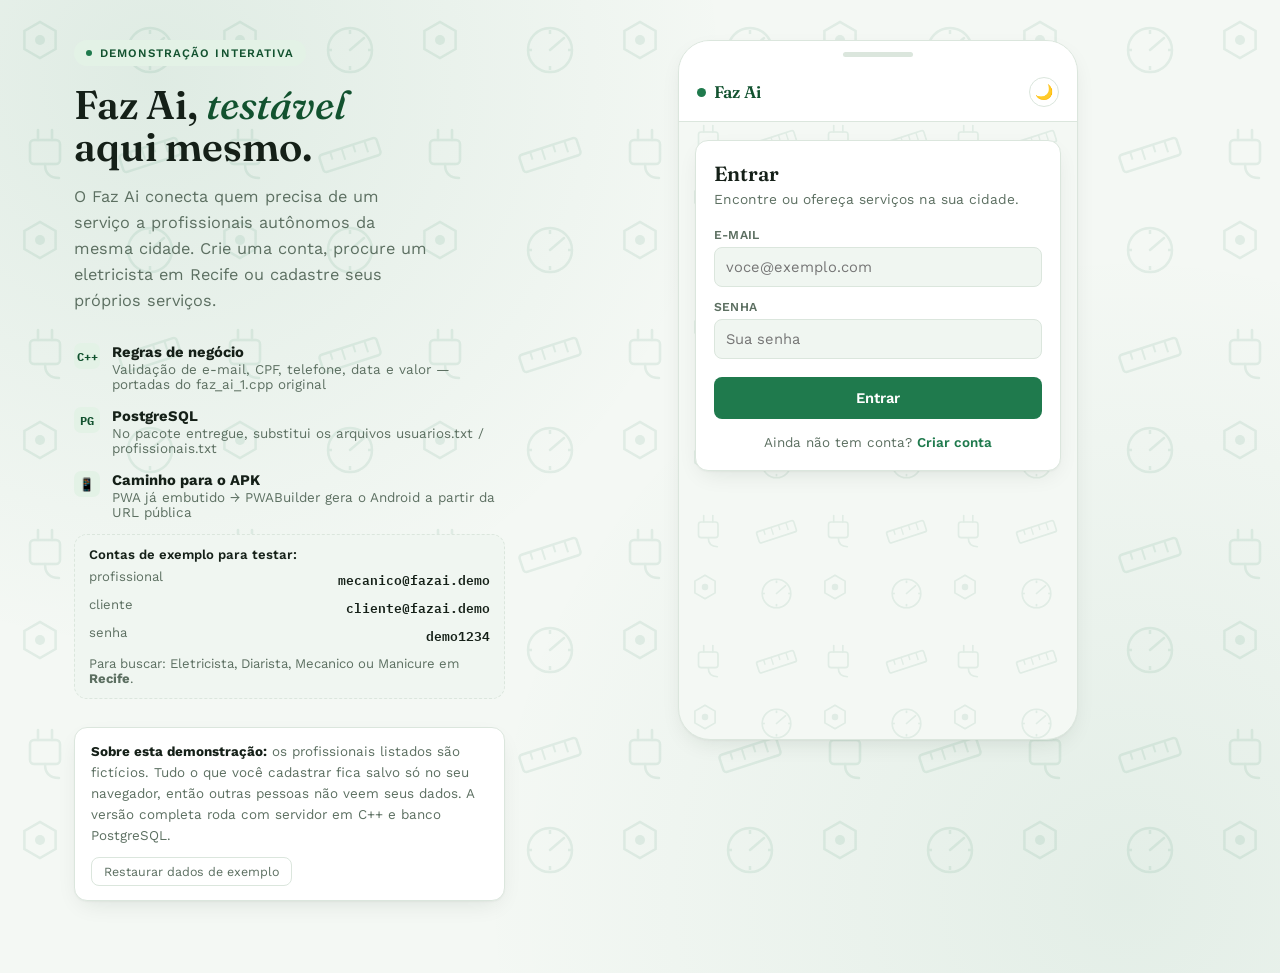
==== docs/index.html @ 23c32bc6 "inclusão demo do projeto" ====
<!doctype html>
<html lang="pt-BR">
<head>
<meta charset="utf-8">
<meta name="viewport" content="width=device-width, initial-scale=1">
<title>Faz Ai</title>
<link rel="preconnect" href="https://fonts.googleapis.com">
<link rel="preconnect" href="https://fonts.gstatic.com" crossorigin>
<link rel="stylesheet" href="https://fonts.googleapis.com/css2?family=Fraunces:ital,opsz,wght@0,9..144,400;0,9..144,600;0,9..144,700;1,9..144,500&family=Work+Sans:wght@400;500;600;700&family=IBM+Plex+Mono:wght@500;600&display=swap">
<style>
:root{
  --bg:#f4f8f4;
  --bg-deep:#e9f1ea;
  --surface:#ffffff;
  --surface-2:#f0f6f1;
  --text:#152018;
  --text-muted:#5c6f61;
  --border:#dbe6dd;
  --accent:#1f7a4d;
  --accent-strong:#12522f;
  --accent-soft:#e3f2e6;
  --danger:#b1402c;
  --danger-soft:#fbebe6;
  --shadow: 0 1px 2px rgba(20,40,25,.04), 0 8px 24px -8px rgba(20,40,25,.12);
  --radius-l:20px;
  --radius-m:13px;
  --radius-s:8px;
  --pattern-opacity:.09;
}
@media (prefers-color-scheme: dark){
  :root:not([data-theme="light"]){
    color-scheme:dark;
    --bg:#0e1712;
    --bg-deep:#0a120e;
    --surface:#16221b;
    --surface-2:#1c2a21;
    --text:#eaf3ec;
    --text-muted:#8fa596;
    --border:#2a3a2f;
    --accent:#4fbf87;
    --accent-strong:#7fd9a8;
    --accent-soft:#1d3226;
    --danger:#e58876;
    --danger-soft:#33201c;
    --shadow: 0 1px 2px rgba(0,0,0,.3), 0 10px 30px -10px rgba(0,0,0,.5);
    --pattern-opacity:.16;
  }
}
:root[data-theme="dark"]{
  color-scheme:dark;
  --bg:#0e1712;
  --bg-deep:#0a120e;
  --surface:#16221b;
  --surface-2:#1c2a21;
  --text:#eaf3ec;
  --text-muted:#8fa596;
  --border:#2a3a2f;
  --accent:#4fbf87;
  --accent-strong:#7fd9a8;
  --accent-soft:#1d3226;
  --danger:#e58876;
  --danger-soft:#33201c;
  --shadow: 0 1px 2px rgba(0,0,0,.3), 0 10px 30px -10px rgba(0,0,0,.5);
  --pattern-opacity:.16;
}

*{box-sizing:border-box}
body{
  position:relative;
  margin:0;
  background:
    radial-gradient(circle at 12% 8%, color-mix(in srgb, var(--accent) 10%, transparent), transparent 40%),
    radial-gradient(circle at 88% 92%, color-mix(in srgb, var(--accent) 8%, transparent), transparent 45%),
    var(--bg);
  color:var(--text);
  font-family:'Work Sans', system-ui, sans-serif;
  min-height:100%;
}
/* Textura de fundo com ícones de ferramentas (chave, plugue, manômetro, trena) —
   remete ao universo de serviços/manutenção do app. Usa mask (não background-image)
   para herdar a cor de acento do tema automaticamente, claro ou escuro. */
body::before{
  content:"";
  position:fixed;
  inset:0;
  z-index:0;
  pointer-events:none;
  background-color:var(--accent);
  opacity:var(--pattern-opacity);
  -webkit-mask-image:url("data:image/svg+xml,%3Csvg xmlns='http://www.w3.org/2000/svg' width='200' height='200' viewBox='0 0 200 200'%3E%3Cpolygon points='55.6,49 40,58 24.4,49 24.4,31 40,22 55.6,31' fill='none' stroke='black' stroke-width='2.5'/%3E%3Ccircle cx='40' cy='40' r='5' fill='black'/%3E%3Ccircle cx='150' cy='50' r='22' fill='none' stroke='black' stroke-width='2.5'/%3E%3Cline x1='150' y1='50' x2='164' y2='38' stroke='black' stroke-width='2.5' stroke-linecap='round'/%3E%3Cline x1='150' y1='30' x2='150' y2='34' stroke='black' stroke-width='2.5'/%3E%3Cline x1='172' y1='50' x2='168' y2='50' stroke='black' stroke-width='2.5'/%3E%3Cline x1='150' y1='70' x2='150' y2='66' stroke='black' stroke-width='2.5'/%3E%3Cline x1='128' y1='50' x2='132' y2='50' stroke='black' stroke-width='2.5'/%3E%3Crect x='30' y='140' width='30' height='24' rx='4' fill='none' stroke='black' stroke-width='2.5'/%3E%3Cline x1='38' y1='140' x2='38' y2='130' stroke='black' stroke-width='2.5' stroke-linecap='round'/%3E%3Cline x1='52' y1='140' x2='52' y2='130' stroke='black' stroke-width='2.5' stroke-linecap='round'/%3E%3Cpath d='M45 164 q0 14 14 14' fill='none' stroke='black' stroke-width='2.5' stroke-linecap='round'/%3E%3Cg transform='rotate(-18 150 155)'%3E%3Crect x='120' y='146' width='60' height='18' rx='3' fill='none' stroke='black' stroke-width='2.5'/%3E%3Cline x1='132' y1='146' x2='132' y2='154' stroke='black' stroke-width='2'/%3E%3Cline x1='144' y1='146' x2='144' y2='158' stroke='black' stroke-width='2'/%3E%3Cline x1='156' y1='146' x2='156' y2='154' stroke='black' stroke-width='2'/%3E%3Cline x1='168' y1='146' x2='168' y2='158' stroke='black' stroke-width='2'/%3E%3C/g%3E%3C/svg%3E");
  mask-image:url("data:image/svg+xml,%3Csvg xmlns='http://www.w3.org/2000/svg' width='200' height='200' viewBox='0 0 200 200'%3E%3Cpolygon points='55.6,49 40,58 24.4,49 24.4,31 40,22 55.6,31' fill='none' stroke='black' stroke-width='2.5'/%3E%3Ccircle cx='40' cy='40' r='5' fill='black'/%3E%3Ccircle cx='150' cy='50' r='22' fill='none' stroke='black' stroke-width='2.5'/%3E%3Cline x1='150' y1='50' x2='164' y2='38' stroke='black' stroke-width='2.5' stroke-linecap='round'/%3E%3Cline x1='150' y1='30' x2='150' y2='34' stroke='black' stroke-width='2.5'/%3E%3Cline x1='172' y1='50' x2='168' y2='50' stroke='black' stroke-width='2.5'/%3E%3Cline x1='150' y1='70' x2='150' y2='66' stroke='black' stroke-width='2.5'/%3E%3Cline x1='128' y1='50' x2='132' y2='50' stroke='black' stroke-width='2.5'/%3E%3Crect x='30' y='140' width='30' height='24' rx='4' fill='none' stroke='black' stroke-width='2.5'/%3E%3Cline x1='38' y1='140' x2='38' y2='130' stroke='black' stroke-width='2.5' stroke-linecap='round'/%3E%3Cline x1='52' y1='140' x2='52' y2='130' stroke='black' stroke-width='2.5' stroke-linecap='round'/%3E%3Cpath d='M45 164 q0 14 14 14' fill='none' stroke='black' stroke-width='2.5' stroke-linecap='round'/%3E%3Cg transform='rotate(-18 150 155)'%3E%3Crect x='120' y='146' width='60' height='18' rx='3' fill='none' stroke='black' stroke-width='2.5'/%3E%3Cline x1='132' y1='146' x2='132' y2='154' stroke='black' stroke-width='2'/%3E%3Cline x1='144' y1='146' x2='144' y2='158' stroke='black' stroke-width='2'/%3E%3Cline x1='156' y1='146' x2='156' y2='154' stroke='black' stroke-width='2'/%3E%3Cline x1='168' y1='146' x2='168' y2='158' stroke='black' stroke-width='2'/%3E%3C/g%3E%3C/svg%3E");
  -webkit-mask-repeat:repeat;
  mask-repeat:repeat;
  -webkit-mask-size:200px 200px;
  mask-size:200px 200px;
}
h1,h2,h3{ font-family:'Fraunces', Georgia, serif; text-wrap:balance; margin:0; }
.mono, input, select, textarea, .valor, .telefone-link { font-family:'Work Sans', system-ui, sans-serif; }
.num, .mono-num { font-family:'IBM Plex Mono', monospace; font-variant-numeric: tabular-nums; }

.stage{
  position:relative;
  z-index:1;
  max-width:1180px;
  margin:0 auto;
  padding:40px 24px 72px;
  display:grid;
  grid-template-columns: 1.05fr 1.6fr;
  gap:44px;
  align-items:start;
}
@media (max-width: 900px){
  .stage{ grid-template-columns: 1fr; padding:24px 16px 56px; gap:28px; }
}

/* ---------- coluna esquerda: intro ---------- */
.intro{ position:sticky; top:24px; }
.eyebrow{
  display:inline-flex; align-items:center; gap:8px;
  font-size:.72rem; font-weight:600; letter-spacing:.09em; text-transform:uppercase;
  color:var(--accent-strong); background:var(--accent-soft);
  padding:6px 12px; border-radius:100px; margin-bottom:18px;
}
.eyebrow .pt{width:6px;height:6px;border-radius:50%;background:var(--accent)}
.intro h1{ font-size:2.5rem; line-height:1.05; font-weight:600; color:var(--text); }
.intro h1 em{ font-style:italic; font-weight:500; color:var(--accent-strong); }
.intro p.lede{ color:var(--text-muted); font-size:1.02rem; line-height:1.6; margin:16px 0 0; max-width:36ch; }

.stack-lista{ margin-top:28px; display:flex; flex-direction:column; gap:14px; }
.stack-item{ display:flex; gap:12px; align-items:flex-start; }
.stack-item .marca{
  width:26px; height:26px; border-radius:7px; background:var(--accent-soft); color:var(--accent-strong);
  display:flex; align-items:center; justify-content:center; font-size:.78rem; font-weight:700; flex:none; margin-top:1px;
  font-family:'IBM Plex Mono', monospace;
}
.stack-item .txt b{ font-size:.92rem; }
.stack-item .txt span{ display:block; font-size:.84rem; color:var(--text-muted); margin-top:1px; }

.aviso{
  margin-top:28px; padding:14px 16px; border-radius:var(--radius-m);
  background:var(--surface); border:1px solid var(--border); box-shadow:var(--shadow);
  font-size:.84rem; color:var(--text-muted); line-height:1.55;
}
.aviso b{ color:var(--text); }

.credenciais{
  margin-top:14px; padding:12px 14px; border-radius:var(--radius-m);
  background:var(--surface-2); border:1px dashed var(--border);
  font-size:.82rem; color:var(--text-muted);
}
.credenciais .linha{ display:flex; justify-content:space-between; padding:3px 0; }
.credenciais .linha b{ color:var(--text); font-family:'IBM Plex Mono',monospace; font-weight:600; font-size:.8rem; }

/* ---------- coluna direita: telefone ---------- */
.telefone-wrap{ display:flex; justify-content:center; }
.telefone{
  position:relative;
  isolation:isolate;
  width:100%; max-width:400px;
  background:var(--bg);
  border-radius:32px;
  border:1px solid var(--border);
  box-shadow: var(--shadow);
  overflow:hidden;
  min-height:700px;
  display:flex; flex-direction:column;
}
/* Mesma textura de ferramentas do fundo da página, só que numa escala menor
   e mais visível, para dar personalidade à "tela" do telefone. Fica atrás
   de tudo (z-index negativo) — os cartões brancos/escuros ficam por cima. */
.telefone::before{
  content:"";
  position:absolute;
  inset:0;
  z-index:-1;
  pointer-events:none;
  background-color:var(--accent);
  opacity:var(--pattern-opacity);
  -webkit-mask-image:url("data:image/svg+xml,%3Csvg xmlns='http://www.w3.org/2000/svg' width='200' height='200' viewBox='0 0 200 200'%3E%3Cpolygon points='55.6,49 40,58 24.4,49 24.4,31 40,22 55.6,31' fill='none' stroke='black' stroke-width='2.5'/%3E%3Ccircle cx='40' cy='40' r='5' fill='black'/%3E%3Ccircle cx='150' cy='50' r='22' fill='none' stroke='black' stroke-width='2.5'/%3E%3Cline x1='150' y1='50' x2='164' y2='38' stroke='black' stroke-width='2.5' stroke-linecap='round'/%3E%3Cline x1='150' y1='30' x2='150' y2='34' stroke='black' stroke-width='2.5'/%3E%3Cline x1='172' y1='50' x2='168' y2='50' stroke='black' stroke-width='2.5'/%3E%3Cline x1='150' y1='70' x2='150' y2='66' stroke='black' stroke-width='2.5'/%3E%3Cline x1='128' y1='50' x2='132' y2='50' stroke='black' stroke-width='2.5'/%3E%3Crect x='30' y='140' width='30' height='24' rx='4' fill='none' stroke='black' stroke-width='2.5'/%3E%3Cline x1='38' y1='140' x2='38' y2='130' stroke='black' stroke-width='2.5' stroke-linecap='round'/%3E%3Cline x1='52' y1='140' x2='52' y2='130' stroke='black' stroke-width='2.5' stroke-linecap='round'/%3E%3Cpath d='M45 164 q0 14 14 14' fill='none' stroke='black' stroke-width='2.5' stroke-linecap='round'/%3E%3Cg transform='rotate(-18 150 155)'%3E%3Crect x='120' y='146' width='60' height='18' rx='3' fill='none' stroke='black' stroke-width='2.5'/%3E%3Cline x1='132' y1='146' x2='132' y2='154' stroke='black' stroke-width='2'/%3E%3Cline x1='144' y1='146' x2='144' y2='158' stroke='black' stroke-width='2'/%3E%3Cline x1='156' y1='146' x2='156' y2='154' stroke='black' stroke-width='2'/%3E%3Cline x1='168' y1='146' x2='168' y2='158' stroke='black' stroke-width='2'/%3E%3C/g%3E%3C/svg%3E");
  mask-image:url("data:image/svg+xml,%3Csvg xmlns='http://www.w3.org/2000/svg' width='200' height='200' viewBox='0 0 200 200'%3E%3Cpolygon points='55.6,49 40,58 24.4,49 24.4,31 40,22 55.6,31' fill='none' stroke='black' stroke-width='2.5'/%3E%3Ccircle cx='40' cy='40' r='5' fill='black'/%3E%3Ccircle cx='150' cy='50' r='22' fill='none' stroke='black' stroke-width='2.5'/%3E%3Cline x1='150' y1='50' x2='164' y2='38' stroke='black' stroke-width='2.5' stroke-linecap='round'/%3E%3Cline x1='150' y1='30' x2='150' y2='34' stroke='black' stroke-width='2.5'/%3E%3Cline x1='172' y1='50' x2='168' y2='50' stroke='black' stroke-width='2.5'/%3E%3Cline x1='150' y1='70' x2='150' y2='66' stroke='black' stroke-width='2.5'/%3E%3Cline x1='128' y1='50' x2='132' y2='50' stroke='black' stroke-width='2.5'/%3E%3Crect x='30' y='140' width='30' height='24' rx='4' fill='none' stroke='black' stroke-width='2.5'/%3E%3Cline x1='38' y1='140' x2='38' y2='130' stroke='black' stroke-width='2.5' stroke-linecap='round'/%3E%3Cline x1='52' y1='140' x2='52' y2='130' stroke='black' stroke-width='2.5' stroke-linecap='round'/%3E%3Cpath d='M45 164 q0 14 14 14' fill='none' stroke='black' stroke-width='2.5' stroke-linecap='round'/%3E%3Cg transform='rotate(-18 150 155)'%3E%3Crect x='120' y='146' width='60' height='18' rx='3' fill='none' stroke='black' stroke-width='2.5'/%3E%3Cline x1='132' y1='146' x2='132' y2='154' stroke='black' stroke-width='2'/%3E%3Cline x1='144' y1='146' x2='144' y2='158' stroke='black' stroke-width='2'/%3E%3Cline x1='156' y1='146' x2='156' y2='154' stroke='black' stroke-width='2'/%3E%3Cline x1='168' y1='146' x2='168' y2='158' stroke='black' stroke-width='2'/%3E%3C/g%3E%3C/svg%3E");
  -webkit-mask-repeat:repeat;
  mask-repeat:repeat;
  -webkit-mask-size:130px 130px;
  mask-size:130px 130px;
}
.notch{
  height:26px; display:flex; align-items:center; justify-content:center; background:var(--surface); flex:none;
}
.notch .pill{ width:70px; height:5px; border-radius:4px; background:var(--border); }

.topbar{
  display:flex;align-items:center;justify-content:space-between;
  padding:10px 18px 14px;background:var(--surface);border-bottom:1px solid var(--border);
  flex:none;
}
.logo{display:flex;align-items:center;gap:8px;font-weight:600;font-size:1.05rem;font-family:'Fraunces',serif;color:var(--accent-strong)}
.logo .dot{width:9px;height:9px;border-radius:50%;background:var(--accent)}
.sair-btn{background:none;border:1px solid var(--border);color:var(--text-muted);padding:6px 12px;border-radius:8px;font-size:.78rem;cursor:pointer;font-family:'Work Sans',sans-serif}
.sair-btn:hover{background:var(--danger-soft);color:var(--danger);border-color:var(--danger)}
.topbar-acoes{display:flex;align-items:center;gap:8px}
.tema-btn{
  width:30px;height:30px;padding:0;display:flex;align-items:center;justify-content:center;
  background:none;border:1px solid var(--border);border-radius:50%;font-size:.92rem;cursor:pointer;line-height:1;
}
.tema-btn:hover{border-color:var(--accent);background:var(--accent-soft)}

.tela{ flex:1; overflow-y:auto; padding:18px 16px 24px; }
.tela.hidden{ display:none; }

.cartao{
  background:var(--surface); border:1px solid var(--border); border-radius:var(--radius-m);
  box-shadow:var(--shadow); padding:18px 18px 20px;
}

.card-titulo{font-size:1.28rem;margin:2px 0 3px;color:var(--text);font-weight:600}
.subtitulo{color:var(--text-muted);margin:0 0 18px;font-size:.86rem;line-height:1.5}

label{display:block;font-size:.76rem;font-weight:600;margin:13px 0 5px;color:var(--text-muted);text-transform:uppercase;letter-spacing:.03em}
input,select,textarea{
  width:100%;padding:10px 11px;border:1px solid var(--border);border-radius:var(--radius-s);
  font-size:.92rem;background:var(--surface-2);color:var(--text);
}
input:focus,select:focus,textarea:focus{outline:2px solid var(--accent);outline-offset:1px;background:var(--surface)}
textarea{resize:vertical;min-height:64px;font-family:inherit}

.tipo-toggle{display:flex;gap:8px;margin-top:6px}
.tipo-toggle label.opcao{
  flex:1;display:flex;align-items:center;justify-content:center;gap:6px;
  border:1px solid var(--border);border-radius:var(--radius-s);padding:10px;cursor:pointer;
  font-weight:600;font-size:.84rem;margin:0;color:var(--text-muted);text-transform:none;letter-spacing:0;
}
.tipo-toggle input{width:auto;margin:0}
.tipo-toggle label.opcao.ativo{border-color:var(--accent);background:var(--accent-soft);color:var(--accent-strong)}

button.principal{
  width:100%;margin-top:18px;padding:12px;border:none;border-radius:var(--radius-s);
  background:var(--accent);color:#fff;font-size:.92rem;font-weight:600;cursor:pointer;
  font-family:'Work Sans',sans-serif;
}
button.principal:hover{background:var(--accent-strong)}
button.principal:focus-visible, .sair-btn:focus-visible, .tema-btn:focus-visible, button:focus-visible{ outline:2px solid var(--accent); outline-offset:2px; }

.troca{text-align:center;margin-top:16px;font-size:.84rem;color:var(--text-muted)}
.troca a{color:var(--accent);font-weight:600;cursor:pointer;text-decoration:none}

.msg-erro{background:var(--danger-soft);color:var(--danger);border:1px solid color-mix(in srgb, var(--danger) 35%, transparent);padding:9px 11px;border-radius:var(--radius-s);font-size:.82rem;margin-top:13px;display:none;line-height:1.45}
.msg-ok{background:var(--accent-soft);color:var(--accent-strong);border:1px solid color-mix(in srgb, var(--accent) 35%, transparent);padding:9px 11px;border-radius:var(--radius-s);font-size:.82rem;margin-top:13px;display:none}

.menu{display:grid;gap:10px;margin-top:16px}
.menu-item{
  display:flex;align-items:center;gap:13px;background:var(--surface-2);border:1px solid var(--border);
  border-radius:var(--radius-m);padding:14px;cursor:pointer;
}
.menu-item:hover{border-color:var(--accent)}
.menu-item .icone{font-size:1.25rem}
.menu-item .rotulo{font-weight:600;font-size:.9rem}
.menu-item .desc{font-size:.78rem;color:var(--text-muted);margin-top:1px}

.saudacao{margin:4px 0 2px;color:var(--text-muted);font-size:.88rem}
.saudacao b{color:var(--text);font-family:'Fraunces',serif;font-weight:600}

.resultado-card{background:var(--surface-2);border:1px solid var(--border);border-radius:var(--radius-m);padding:14px;margin-top:11px}
.resultado-card .nome{font-weight:600;font-size:.96rem}
.resultado-card .profissao-tag{display:inline-block;background:var(--accent-soft);color:var(--accent-strong);font-size:.72rem;font-weight:700;padding:2px 9px;border-radius:100px;margin-top:5px}
.resultado-card .linha{font-size:.82rem;color:var(--text-muted);margin-top:6px}
.resultado-card .valor{font-weight:600;color:var(--accent-strong)}
.resultado-card a.tel{color:var(--accent-strong);font-weight:600;text-decoration:none}

.vazio{text-align:center;color:var(--text-muted);padding:24px 10px;font-size:.86rem}

.voltar{background:none;border:none;color:var(--text-muted);font-size:.82rem;cursor:pointer;padding:0;margin-bottom:12px;display:inline-flex;align-items:center;gap:4px;font-family:'Work Sans',sans-serif}
.voltar:hover{color:var(--accent-strong)}

.perfil-linha{display:flex;justify-content:space-between;padding:9px 0;border-bottom:1px solid var(--border);font-size:.86rem;gap:10px}
.perfil-linha:last-child{border-bottom:none}
.perfil-linha .rot{color:var(--text-muted)}
.perfil-linha .val{font-weight:600;text-align:right}

.hidden{display:none !important}
::selection{ background: var(--accent-soft); }
</style>

<script>
// Aplica o tema escolhido pelo usuário (se houver) antes da página desenhar,
// pra não "piscar" no tema padrão do sistema por uma fração de segundo.
(function(){
  try{
    const salvo = localStorage.getItem("fazai-tema");
    if (salvo === "light" || salvo === "dark") document.documentElement.setAttribute("data-theme", salvo);
  }catch(e){}
})();
</script>

<div class="stage">

  <!-- ===================== COLUNA ESQUERDA ===================== -->
  <div class="intro">
    <span class="eyebrow"><span class="pt"></span> Demonstração interativa</span>
    <h1>Faz Ai, <em>testável</em> aqui mesmo.</h1>
    <p class="lede">O Faz Ai conecta quem precisa de um serviço a profissionais autônomos da mesma cidade. Crie uma conta, procure um eletricista em Recife ou cadastre seus próprios serviços.</p>

    <div class="stack-lista">
      <div class="stack-item">
        <div class="marca">C++</div>
        <div class="txt"><b>Regras de negócio</b><span>Validação de e-mail, CPF, telefone, data e valor — portadas do faz_ai_1.cpp original</span></div>
      </div>
      <div class="stack-item">
        <div class="marca">PG</div>
        <div class="txt"><b>PostgreSQL</b><span>No pacote entregue, substitui os arquivos usuarios.txt / profissionais.txt</span></div>
      </div>
      <div class="stack-item">
        <div class="marca">📱</div>
        <div class="txt"><b>Caminho para o APK</b><span>PWA já embutido → PWABuilder gera o Android a partir da URL pública</span></div>
      </div>
    </div>

    <div class="credenciais">
      <div style="margin-bottom:4px;color:var(--text);font-weight:600;font-size:.82rem">Contas de exemplo para testar:</div>
      <div class="linha"><span>profissional</span><b>mecanico@fazai.demo</b></div>
      <div class="linha"><span>cliente</span><b>cliente@fazai.demo</b></div>
      <div class="linha"><span>senha</span><b>demo1234</b></div>
      <div style="margin-top:6px">Para buscar: Eletricista, Diarista, Mecanico ou Manicure em <b style="font-family:inherit">Recife</b>.</div>
    </div>

    <div class="aviso">
      <b>Sobre esta demonstração:</b> os profissionais listados são fictícios. Tudo o que você cadastrar fica salvo só no seu navegador, então outras pessoas não veem seus dados. A versão completa roda com servidor em C++ e banco PostgreSQL.
      <div style="margin-top:10px"><button type="button" class="sair-btn" id="btnResetar">Restaurar dados de exemplo</button> <span id="resetOk" class="hidden">Pronto, dados restaurados.</span></div>
    </div>
  </div>

  <!-- ===================== COLUNA DIREITA: TELEFONE ===================== -->
  <div class="telefone-wrap">
    <div class="telefone">
      <div class="notch"><div class="pill"></div></div>

      <div class="topbar">
        <div class="logo"><span class="dot"></span> Faz Ai</div>
        <div class="topbar-acoes">
          <button class="tema-btn" id="btnTema" type="button" title="Alternar tema claro/escuro" aria-label="Alternar tema claro/escuro">🌙</button>
          <button class="sair-btn hidden" id="btnSair">Sair</button>
        </div>
      </div>

      <!-- TELA: AUTH -->
      <div id="telaAuth" class="tela">
       <div class="cartao">
        <h2 class="card-titulo" id="authTitulo">Entrar</h2>
        <p class="subtitulo" id="authSubtitulo">Encontre ou ofereça serviços na sua cidade.</p>

        <form id="formLogin">
          <label for="loginEmail">E-mail</label>
          <input type="email" id="loginEmail" placeholder="voce@exemplo.com" required>
          <label for="loginSenha">Senha</label>
          <input type="password" id="loginSenha" placeholder="Sua senha" required>
          <button type="submit" class="principal">Entrar</button>
          <div class="msg-erro" id="loginErro"></div>
        </form>

        <form id="formCadastro" class="hidden">
          <label>Tipo de conta</label>
          <div class="tipo-toggle">
            <label class="opcao ativo" data-tipo="cliente"><input type="radio" name="tipoConta" value="cliente" checked> Cliente</label>
            <label class="opcao" data-tipo="profissional"><input type="radio" name="tipoConta" value="profissional"> Profissional</label>
          </div>

          <label for="cadNome">Nome completo</label>
          <input type="text" id="cadNome" required>
          <label for="cadEmail">E-mail</label>
          <input type="email" id="cadEmail" required>
          <label for="cadSenha">Senha (mín. 4 caracteres)</label>
          <input type="password" id="cadSenha" minlength="4" required>

          <div id="blocoProfissional" class="hidden">
            <label for="cadCpf">CPF</label>
            <input type="text" id="cadCpf" placeholder="000.000.000-00">
            <label for="cadNascimento">Data de nascimento</label>
            <input type="text" id="cadNascimento" placeholder="DD/MM/AAAA">
            <label for="cadProfissao">Profissão</label>
            <select id="cadProfissao"></select>
            <label for="cadDescricao">Descreva seu serviço</label>
            <textarea id="cadDescricao"></textarea>
            <label for="cadCidade">Cidade onde trabalha</label>
            <input type="text" id="cadCidade">
            <label for="cadTelefone">Telefone</label>
            <input type="text" id="cadTelefone" placeholder="(81) 99999-9999">
            <label for="cadValor">Valor do serviço (R$)</label>
            <input type="text" id="cadValor" placeholder="300,00">
          </div>

          <button type="submit" class="principal">Criar conta</button>
          <div class="msg-erro" id="cadastroErro"></div>
        </form>

        <div class="troca">
          <span id="trocaTextoLogin">Ainda não tem conta? <a id="linkIrCadastro">Criar conta</a></span>
          <span id="trocaTextoCadastro" class="hidden">Já tem conta? <a id="linkIrLogin">Entrar</a></span>
        </div>
       </div>
      </div>

      <!-- TELA: MENU -->
      <div id="telaMenu" class="tela hidden">
       <div class="cartao">
        <p class="saudacao">Olá, <b id="menuNome"></b>!</p>
        <div class="menu">
          <div class="menu-item" data-acao="buscar">
            <div class="icone">🔎</div>
            <div><div class="rotulo">Procurar um serviço</div><div class="desc">Encontre profissionais na sua cidade</div></div>
          </div>
          <div class="menu-item hidden" id="itemOferecer" data-acao="oferecer">
            <div class="icone">🛠️</div>
            <div><div class="rotulo">Oferecer meus serviços</div><div class="desc">Cadastre ou atualize seu perfil profissional</div></div>
          </div>
          <div class="menu-item" data-acao="perfil">
            <div class="icone">👤</div>
            <div><div class="rotulo">Meu perfil</div><div class="desc">Veja seus dados de conta</div></div>
          </div>
        </div>
       </div>
      </div>

      <!-- TELA: BUSCAR -->
      <div id="telaBuscar" class="tela hidden">
        <button class="voltar" data-voltar="menu">← Voltar</button>
        <div class="cartao">
        <h2 class="card-titulo">Procurar serviço</h2>
        <p class="subtitulo">Escolha a profissão e a cidade.</p>
        <label for="buscaProfissao">Profissão</label>
        <select id="buscaProfissao"></select>
        <label for="buscaCidade">Cidade</label>
        <input type="text" id="buscaCidade" placeholder="Ex: Recife">
        <button class="principal" id="btnBuscar">Buscar</button>
        <div id="resultados"></div>
        </div>
      </div>

      <!-- TELA: OFERECER -->
      <div id="telaOferecer" class="tela hidden">
        <button class="voltar" data-voltar="menu">← Voltar</button>
        <div class="cartao">
        <h2 class="card-titulo">Oferecer meus serviços</h2>
        <p class="subtitulo">Preencha seus dados profissionais.</p>
        <form id="formOferecer">
          <label for="ofCpf">CPF</label>
          <input type="text" id="ofCpf" placeholder="000.000.000-00">
          <label for="ofNascimento">Data de nascimento</label>
          <input type="text" id="ofNascimento" placeholder="DD/MM/AAAA">
          <label for="ofProfissao">Profissão</label>
          <select id="ofProfissao"></select>
          <label for="ofDescricao">Descreva seu serviço</label>
          <textarea id="ofDescricao"></textarea>
          <label for="ofCidade">Cidade onde trabalha</label>
          <input type="text" id="ofCidade">
          <label for="ofTelefone">Telefone</label>
          <input type="text" id="ofTelefone" placeholder="(81) 99999-9999">
          <label for="ofValor">Valor do serviço (R$)</label>
          <input type="text" id="ofValor" placeholder="300,00">
          <button type="submit" class="principal">Salvar</button>
          <div class="msg-erro" id="oferecerErro"></div>
          <div class="msg-ok" id="oferecerOk"></div>
        </form>
        </div>
      </div>

      <!-- TELA: PERFIL -->
      <div id="telaPerfil" class="tela hidden">
        <button class="voltar" data-voltar="menu">← Voltar</button>
        <div id="perfilCard" class="cartao"><h2 class="card-titulo">Meu perfil</h2></div>
      </div>

    </div>
  </div>
</div>

<script>
// ============================================================
// Faz Ai — DEMO client-side (mesma lógica do server.cpp/regras.hpp,
// portada para JS só para esta prévia. Os dados ficam em localStorage,
// isolados por navegador — não é o banco PostgreSQL real do projeto.)
// ============================================================

const PROFISSOES = [
  "Eletricista","Encanador","Pedreiro","Pintor","Carpinteiro","Marceneiro","Serralheiro",
  "Azulejista","Gesseiro","Jardineiro","Diarista","Faxineiro","Cozinheiro","Confeiteiro",
  "Garcom","Fotografo","Videomaker","Designer Grafico","Desenvolvedor de Software",
  "Tecnico de Informatica","Tecnico de Celular","Tecnico de Computadores",
  "Instalador de Ar-Condicionado","Tecnico de Refrigeracao","Mecanico","Eletricista Automotivo",
  "Lavador de Carros","Funileiro","Motoboy","Motorista","Professor Particular","Tradutor",
  "Redator","Social Media","Cabeleireiro","Barbeiro","Manicure","Maquiador",
  "Fotografo de Eventos","Personal Trainer","Professor de Musica","Professor de Idiomas",
  "Costureiro","Decorador","Cerimonialista","Cuidador de Idosos","Baba","Pet Sitter",
  "Adestrador de Caes","Tecnico de Seguranca Eletronica"
];

function apenasDigitos(t){ return (t||"").replace(/\D/g, ""); }
function paraMinusculo(t){ return (t||"").toLowerCase(); }

function emailValido(email){
  const arroba = email.indexOf("@");
  if (arroba <= 0) return false;
  if (email.indexOf("@", arroba+1) !== -1) return false;
  const ponto = email.indexOf(".", arroba);
  if (ponto === -1 || ponto <= arroba+1 || ponto === email.length-1) return false;
  return true;
}
function telefoneValido(tel){
  if (!/^[\d\s()\-]+$/.test(tel)) return false;
  const d = apenasDigitos(tel);
  return d.length === 10 || d.length === 11;
}
function cpfValido(cpfDigitado){
  if (!/^[\d.\-]+$/.test(cpfDigitado)) return false;
  const cpf = apenasDigitos(cpfDigitado);
  if (cpf.length !== 11) return false;
  if (/^(\d)\1{10}$/.test(cpf)) return false;
  const d = cpf.split("").map(Number);
  let soma = 0;
  for (let i=0;i<9;i++) soma += d[i]*(10-i);
  let d1 = (soma%11<2)?0:11-(soma%11);
  if (d1 !== d[9]) return false;
  soma = 0;
  for (let i=0;i<10;i++) soma += d[i]*(11-i);
  let d2 = (soma%11<2)?0:11-(soma%11);
  if (d2 !== d[10]) return false;
  return true;
}
function anoBissexto(a){ return (a%4===0 && a%100!==0) || a%400===0; }
function dataValida(data){
  if (!/^\d{2}\/\d{2}\/\d{4}$/.test(data)) return false;
  const dia = +data.slice(0,2), mes = +data.slice(3,5), ano = +data.slice(6,10);
  if (ano < 1900 || ano > 2026 || mes < 1 || mes > 12) return false;
  const dias = [31,28,31,30,31,30,31,31,30,31,30,31];
  let limite = dias[mes-1];
  if (mes === 2 && anoBissexto(ano)) limite = 29;
  return dia >= 1 && dia <= limite;
}
function valorValido(v){
  if (!v) return false;
  let temNumero = false, sep = 0;
  for (const c of v){
    if (/\d/.test(c)) temNumero = true;
    else if (c==="."||c===",") sep++;
    else return false;
  }
  return temNumero && sep <= 1;
}
function valorParaNumero(v){ return parseFloat(String(v).replace(",", ".")) || 0; }

async function hashSenha(senha){
  const enc = new TextEncoder().encode(senha + "faz_ai_salt_2026");
  const buf = await crypto.subtle.digest("SHA-256", enc);
  return Array.from(new Uint8Array(buf)).map(b=>b.toString(16).padStart(2,"0")).join("");
}

// ---------- "banco" em localStorage ----------
const DB_KEY = "fazai_demo_db_v2";
function dbLer(){
  try {
    const raw = localStorage.getItem(DB_KEY);
    if (raw) return JSON.parse(raw);
  } catch(e){}
  return null;
}
function dbGravar(db){ try{ localStorage.setItem(DB_KEY, JSON.stringify(db)); }catch(e){} }

async function dbSeed(){
  // Dados fictícios só para a demonstração (CPF 529.982.247-25 é o número de exemplo usado em documentação)
  const hash = await hashSenha("demo1234");
  return {
    usuarios: [
      { id:1, nome:"Carlos Mecânico", email:"mecanico@fazai.demo", senha_hash:hash, tipo:"profissional" },
      { id:2, nome:"Ana Cliente", email:"cliente@fazai.demo", senha_hash:hash, tipo:"cliente" },
      { id:3, nome:"Paulo Eletricista", email:"eletricista@fazai.demo", senha_hash:hash, tipo:"profissional" },
      { id:4, nome:"Rita Diarista", email:"diarista@fazai.demo", senha_hash:hash, tipo:"profissional" },
      { id:5, nome:"Joana Manicure", email:"manicure@fazai.demo", senha_hash:hash, tipo:"profissional" },
      { id:6, nome:"Marcos Instalações", email:"marcos@fazai.demo", senha_hash:hash, tipo:"profissional" }
    ],
    profissionais: [
      { usuario_id:1, nome:"Carlos Mecânico", cpf:"52998224725", data_nascimento:"07/08/1990",
        profissao:"Mecanico", descricao:"Revisão, freios e suspensão. Atendo no local.", cidade:"recife", telefone:"(81) 90000-0001", valor:300.00 },
      { usuario_id:3, nome:"Paulo Eletricista", cpf:"", data_nascimento:"12/03/1985",
        profissao:"Eletricista", descricao:"Instalação de tomadas, chuveiros e quadros de luz.", cidade:"recife", telefone:"(81) 90000-0002", valor:150.00 },
      { usuario_id:4, nome:"Rita Diarista", cpf:"", data_nascimento:"25/11/1988",
        profissao:"Diarista", descricao:"Limpeza completa de casas e apartamentos.", cidade:"recife", telefone:"(81) 90000-0003", valor:180.00 },
      { usuario_id:5, nome:"Joana Manicure", cpf:"", data_nascimento:"02/06/1996",
        profissao:"Manicure", descricao:"Mãos e pés, atendimento a domicílio.", cidade:"recife", telefone:"(81) 90000-0004", valor:60.00 },
      { usuario_id:6, nome:"Marcos Instalações", cpf:"", data_nascimento:"18/09/1992",
        profissao:"Eletricista", descricao:"Elétrica residencial e manutenção predial.", cidade:"olinda", telefone:"(81) 90000-0005", valor:200.00 }
    ],
    nextId: 7
  };
}

let DB = null;
async function dbInit(){
  DB = dbLer();
  if (!DB) { DB = await dbSeed(); dbGravar(DB); }
}

// ---------- estado ----------
const estado = { usuario: null };
function $(s){ return document.querySelector(s); }
function $all(s){ return document.querySelectorAll(s); }

function mostrarTela(id){
  $all(".tela").forEach(el => el.classList.add("hidden"));
  $("#"+id).classList.remove("hidden");
  $("#btnSair").classList.toggle("hidden", !estado.usuario);
}
function mostrarErro(id,msg){ const el=$("#"+id); el.textContent=msg; el.style.display="block"; }
function esconderErro(id){ $("#"+id).style.display="none"; }
function mostrarOk(id,msg){ const el=$("#"+id); el.textContent=msg; el.style.display="block"; }

function preencherProfissoes(){
  const html = '<option value="">Selecione...</option>' + PROFISSOES.map(p=>`<option value="${p}">${p}</option>`).join("");
  ["#cadProfissao","#buscaProfissao","#ofProfissao"].forEach(sel=>{ const el=$(sel); if (el) el.innerHTML = html; });
}

// ---------- navegação login/cadastro ----------
$("#linkIrCadastro").addEventListener("click", ()=>{
  $("#formLogin").classList.add("hidden");
  $("#formCadastro").classList.remove("hidden");
  $("#trocaTextoLogin").classList.add("hidden");
  $("#trocaTextoCadastro").classList.remove("hidden");
  $("#authTitulo").textContent = "Criar conta";
  $("#authSubtitulo").textContent = "Cadastre-se como cliente ou profissional.";
});
$("#linkIrLogin").addEventListener("click", ()=>{
  $("#formCadastro").classList.add("hidden");
  $("#formLogin").classList.remove("hidden");
  $("#trocaTextoCadastro").classList.add("hidden");
  $("#trocaTextoLogin").classList.remove("hidden");
  $("#authTitulo").textContent = "Entrar";
  $("#authSubtitulo").textContent = "Encontre ou ofereça serviços na sua cidade.";
});
$all('input[name="tipoConta"]').forEach(r=>{
  r.addEventListener("change", ()=>{
    $all(".tipo-toggle .opcao").forEach(l=>l.classList.remove("ativo"));
    r.closest(".opcao").classList.add("ativo");
    $("#blocoProfissional").classList.toggle("hidden", r.value !== "profissional");
  });
});

// ---------- login ----------
$("#formLogin").addEventListener("submit", async (e)=>{
  e.preventDefault();
  esconderErro("loginErro");
  const email = paraMinusculo($("#loginEmail").value.trim());
  const senha = $("#loginSenha").value;
  const hash = await hashSenha(senha);
  const u = DB.usuarios.find(u => paraMinusculo(u.email) === email && u.senha_hash === hash);
  if (!u){ mostrarErro("loginErro", "E-mail ou senha incorretos."); return; }
  estado.usuario = { id:u.id, nome:u.nome, email:u.email, tipo:u.tipo };
  entrarNoMenu();
});

// ---------- cadastro ----------
$("#formCadastro").addEventListener("submit", async (e)=>{
  e.preventDefault();
  esconderErro("cadastroErro");
  const tipo = $('input[name="tipoConta"]:checked').value;
  const nome = $("#cadNome").value.trim();
  const email = $("#cadEmail").value.trim();
  const senha = $("#cadSenha").value;

  if (!nome){ mostrarErro("cadastroErro","O nome não pode ficar vazio."); return; }
  if (!emailValido(email)){ mostrarErro("cadastroErro","E-mail inválido."); return; }
  if (senha.length < 4){ mostrarErro("cadastroErro","Senha muito curta (mínimo 4 caracteres)."); return; }
  if (DB.usuarios.some(u => paraMinusculo(u.email) === paraMinusculo(email))){
    mostrarErro("cadastroErro","Este e-mail já está cadastrado."); return;
  }

  let dadosProfissional = null;
  if (tipo === "profissional"){
    const cpf = $("#cadCpf").value.trim();
    const dataNasc = $("#cadNascimento").value.trim();
    const profissao = $("#cadProfissao").value;
    const descricao = $("#cadDescricao").value.trim();
    const cidade = $("#cadCidade").value.trim();
    const telefone = $("#cadTelefone").value.trim();
    const valorTxt = $("#cadValor").value.trim();

    if (!cpfValido(cpf)){ mostrarErro("cadastroErro","CPF inválido."); return; }
    if (!dataValida(dataNasc)){ mostrarErro("cadastroErro","Data de nascimento inválida."); return; }
    if (!PROFISSOES.includes(profissao)){ mostrarErro("cadastroErro","Profissão inválida."); return; }
    if (!descricao){ mostrarErro("cadastroErro","A descrição não pode ficar vazia."); return; }
    if (!cidade){ mostrarErro("cadastroErro","A cidade não pode ficar vazia."); return; }
    if (!telefoneValido(telefone)){ mostrarErro("cadastroErro","Telefone inválido. Digite 10 ou 11 números."); return; }
    if (!valorValido(valorTxt)){ mostrarErro("cadastroErro","Valor do serviço inválido."); return; }

    const cpfDigitos = apenasDigitos(cpf);
    if (DB.profissionais.some(p => p.cpf === cpfDigitos)){
      mostrarErro("cadastroErro","Este CPF já está cadastrado."); return;
    }
    dadosProfissional = { nome, cpf:cpfDigitos, data_nascimento:dataNasc, profissao, descricao, cidade, telefone, valor:valorParaNumero(valorTxt) };
  }

  const hash = await hashSenha(senha);
  const novoId = DB.nextId++;
  DB.usuarios.push({ id:novoId, nome, email, senha_hash:hash, tipo });
  if (dadosProfissional) DB.profissionais.push({ usuario_id:novoId, ...dadosProfissional });
  dbGravar(DB);

  estado.usuario = { id:novoId, nome, email, tipo };
  entrarNoMenu();
});

function entrarNoMenu(){
  $("#menuNome").textContent = estado.usuario.nome;
  $("#itemOferecer").classList.toggle("hidden", estado.usuario.tipo !== "profissional");
  mostrarTela("telaMenu");
}

$all(".menu-item").forEach(item=>{
  item.addEventListener("click", ()=>{
    const acao = item.dataset.acao;
    if (acao === "buscar") mostrarTela("telaBuscar");
    else if (acao === "oferecer") abrirOferecer();
    else if (acao === "perfil") abrirPerfil();
  });
});
$all("[data-voltar]").forEach(btn => btn.addEventListener("click", ()=>mostrarTela("telaMenu")));

// ---------- tema claro/escuro escolhido pelo usuário ----------
function temaAtual(){
  const escolhido = document.documentElement.getAttribute("data-theme");
  if (escolhido === "light" || escolhido === "dark") return escolhido;
  return window.matchMedia("(prefers-color-scheme: dark)").matches ? "dark" : "light";
}
function atualizarIconeTema(){
  $("#btnTema").textContent = temaAtual() === "dark" ? "☀️" : "🌙";
}
atualizarIconeTema();
$("#btnTema").addEventListener("click", () => {
  const novoTema = temaAtual() === "dark" ? "light" : "dark";
  document.documentElement.setAttribute("data-theme", novoTema);
  try{ localStorage.setItem("fazai-tema", novoTema); }catch(e){}
  atualizarIconeTema();
});

$("#btnSair").addEventListener("click", ()=>{
  estado.usuario = null;
  $("#formCadastro").classList.add("hidden");
  $("#formLogin").classList.remove("hidden");
  $("#loginEmail").value = "";
  $("#loginSenha").value = "";
  mostrarTela("telaAuth");
});

// ---------- buscar ----------
$("#btnBuscar").addEventListener("click", ()=>{
  const profissao = $("#buscaProfissao").value;
  const cidade = $("#buscaCidade").value.trim();
  const el = $("#resultados");
  if (!profissao || !cidade){ el.innerHTML = '<div class="vazio">Escolha a profissão e digite a cidade.</div>'; return; }
  const resultados = DB.profissionais.filter(p => p.profissao === profissao && paraMinusculo(p.cidade) === paraMinusculo(cidade));
  if (resultados.length === 0){ el.innerHTML = `<div class="vazio">Nenhum profissional de ${profissao} encontrado em ${cidade}.</div>`; return; }
  el.innerHTML = resultados.map(p => `
    <div class="resultado-card">
      <div class="nome">${p.nome}</div>
      <div class="profissao-tag">${p.profissao}</div>
      <div class="linha">${p.descricao}</div>
      <div class="linha">📍 ${p.cidade} &nbsp;·&nbsp; <a class="tel num" href="tel:${p.telefone}">${p.telefone}</a></div>
      <div class="linha">Valor: <span class="valor num">R$ ${Number(p.valor).toFixed(2).replace(".", ",")}</span></div>
    </div>
  `).join("");
});

// ---------- oferecer ----------
function abrirOferecer(){
  esconderErro("oferecerErro");
  $("#oferecerOk").style.display = "none";
  const p = DB.profissionais.find(p => p.usuario_id === estado.usuario.id);
  if (p){
    $("#ofCpf").value = p.cpf;
    $("#ofNascimento").value = p.data_nascimento;
    $("#ofProfissao").value = p.profissao;
    $("#ofDescricao").value = p.descricao;
    $("#ofCidade").value = p.cidade;
    $("#ofTelefone").value = p.telefone;
    $("#ofValor").value = String(p.valor).replace(".", ",");
  } else {
    $("#formOferecer").reset();
  }
  mostrarTela("telaOferecer");
}

$("#formOferecer").addEventListener("submit", (e)=>{
  e.preventDefault();
  esconderErro("oferecerErro");
  $("#oferecerOk").style.display = "none";

  const cpf = $("#ofCpf").value.trim();
  const dataNasc = $("#ofNascimento").value.trim();
  const profissao = $("#ofProfissao").value;
  const descricao = $("#ofDescricao").value.trim();
  const cidade = $("#ofCidade").value.trim();
  const telefone = $("#ofTelefone").value.trim();
  const valorTxt = $("#ofValor").value.trim();

  if (!cpfValido(cpf)){ mostrarErro("oferecerErro","CPF inválido."); return; }
  if (!dataValida(dataNasc)){ mostrarErro("oferecerErro","Data de nascimento inválida."); return; }
  if (!PROFISSOES.includes(profissao)){ mostrarErro("oferecerErro","Profissão inválida."); return; }
  if (!descricao){ mostrarErro("oferecerErro","A descrição não pode ficar vazia."); return; }
  if (!cidade){ mostrarErro("oferecerErro","A cidade não pode ficar vazia."); return; }
  if (!telefoneValido(telefone)){ mostrarErro("oferecerErro","Telefone inválido. Digite 10 ou 11 números."); return; }
  if (!valorValido(valorTxt)){ mostrarErro("oferecerErro","Valor do serviço inválido."); return; }

  const cpfDigitos = apenasDigitos(cpf);
  if (DB.profissionais.some(p => p.cpf === cpfDigitos && p.usuario_id !== estado.usuario.id)){
    mostrarErro("oferecerErro","Este CPF já está cadastrado para outra conta."); return;
  }

  const existente = DB.profissionais.find(p => p.usuario_id === estado.usuario.id);
  const registro = { usuario_id: estado.usuario.id, nome: estado.usuario.nome, cpf: cpfDigitos,
    data_nascimento: dataNasc, profissao, descricao, cidade, telefone, valor: valorParaNumero(valorTxt) };
  if (existente) Object.assign(existente, registro);
  else DB.profissionais.push(registro);
  dbGravar(DB);

  mostrarOk("oferecerOk", "Dados salvos com sucesso!");
});

// ---------- perfil ----------
function abrirPerfil(){
  const u = estado.usuario;
  const p = DB.profissionais.find(p => p.usuario_id === u.id);
  let html = `<h2 class="card-titulo">Meu perfil</h2>
    <div class="perfil-linha"><span class="rot">Nome</span><span class="val">${u.nome}</span></div>
    <div class="perfil-linha"><span class="rot">E-mail</span><span class="val">${u.email}</span></div>
    <div class="perfil-linha"><span class="rot">Tipo de conta</span><span class="val">${u.tipo === "profissional" ? "Profissional" : "Cliente"}</span></div>`;
  if (p){
    html += `
    <div class="perfil-linha"><span class="rot">Profissão</span><span class="val">${p.profissao}</span></div>
    <div class="perfil-linha"><span class="rot">Cidade</span><span class="val">${p.cidade}</span></div>
    <div class="perfil-linha"><span class="rot">Telefone</span><span class="val num">${p.telefone}</span></div>
    <div class="perfil-linha"><span class="rot">Valor</span><span class="val num">R$ ${Number(p.valor).toFixed(2).replace(".", ",")}</span></div>`;
  }
  $("#perfilCard").innerHTML = html;
  mostrarTela("telaPerfil");
}

$("#btnResetar").addEventListener("click", async ()=>{
  DB = await dbSeed();
  dbGravar(DB);
  $("#btnSair").click();
  $("#resetOk").classList.remove("hidden");
  setTimeout(()=>$("#resetOk").classList.add("hidden"), 2500);
});

// ---------- inicialização ----------
(async function iniciar(){
  preencherProfissoes();
  await dbInit();
  mostrarTela("telaAuth");
})();
</script>

</html>
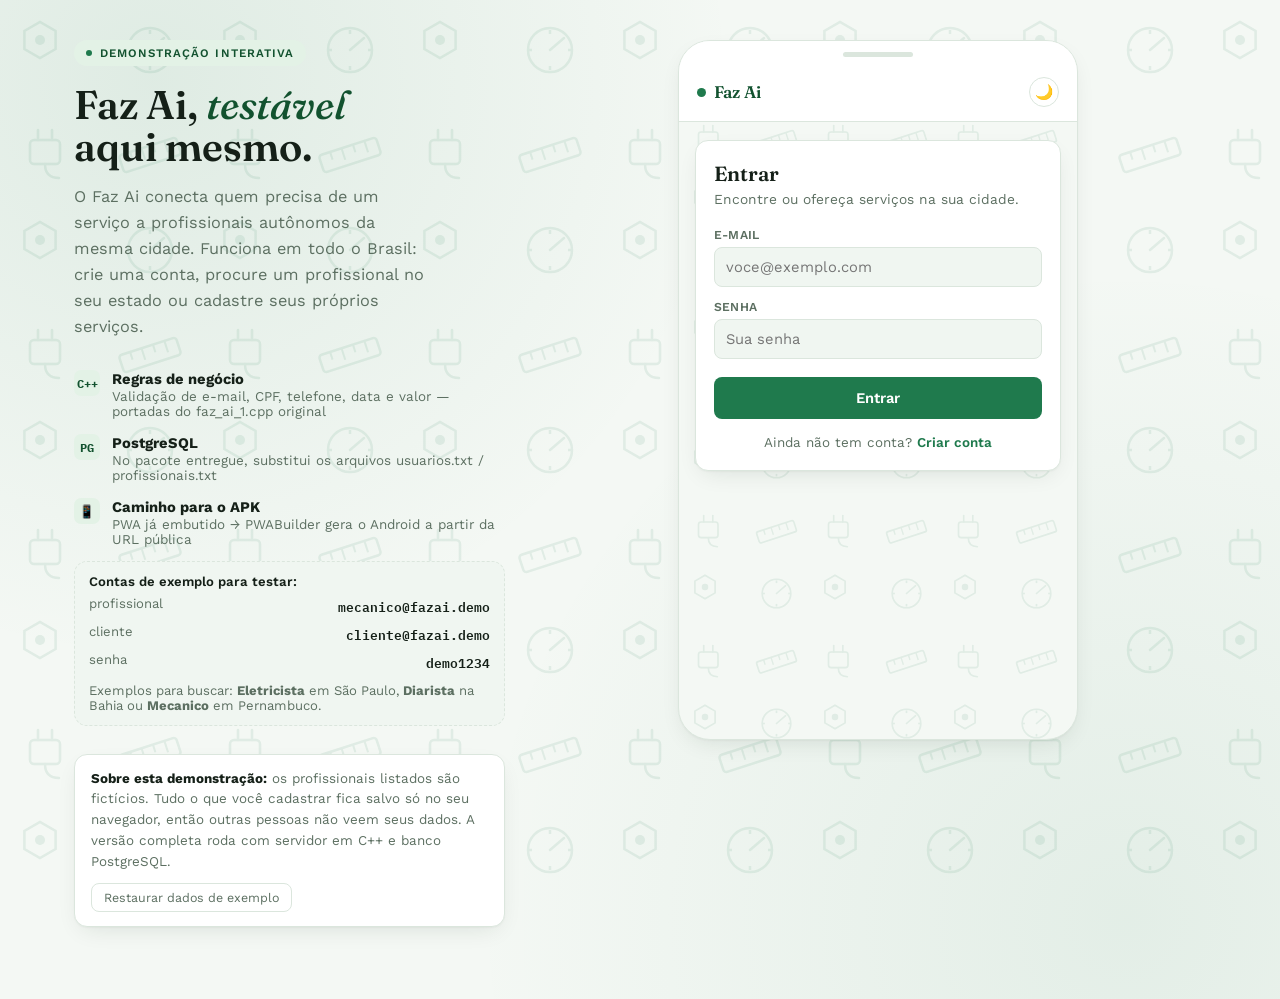
==== commit 1061cf10: "ajuste cidades e UF" ====
--- a/docs/index.html
+++ b/docs/index.html
@@ -297,7 +297,7 @@
   <div class="intro">
     <span class="eyebrow"><span class="pt"></span> Demonstração interativa</span>
     <h1>Faz Ai, <em>testável</em> aqui mesmo.</h1>
-    <p class="lede">O Faz Ai conecta quem precisa de um serviço a profissionais autônomos da mesma cidade. Crie uma conta, procure um eletricista em Recife ou cadastre seus próprios serviços.</p>
+    <p class="lede">O Faz Ai conecta quem precisa de um serviço a profissionais autônomos da mesma cidade. Funciona em todo o Brasil: crie uma conta, procure um profissional no seu estado ou cadastre seus próprios serviços.</p>
 
     <div class="stack-lista">
       <div class="stack-item">
@@ -319,7 +319,7 @@
       <div class="linha"><span>profissional</span><b>mecanico@fazai.demo</b></div>
       <div class="linha"><span>cliente</span><b>cliente@fazai.demo</b></div>
       <div class="linha"><span>senha</span><b>demo1234</b></div>
-      <div style="margin-top:6px">Para buscar: Eletricista, Diarista, Mecanico ou Manicure em <b style="font-family:inherit">Recife</b>.</div>
+      <div style="margin-top:6px">Exemplos para buscar: <b style="font-family:inherit">Eletricista</b> em São Paulo, <b style="font-family:inherit">Diarista</b> na Bahia ou <b style="font-family:inherit">Mecanico</b> em Pernambuco.</div>
     </div>
 
     <div class="aviso">
@@ -379,10 +379,12 @@
             <select id="cadProfissao"></select>
             <label for="cadDescricao">Descreva seu serviço</label>
             <textarea id="cadDescricao"></textarea>
+            <label for="cadEstado">Estado onde trabalha</label>
+            <select id="cadEstado"></select>
             <label for="cadCidade">Cidade onde trabalha</label>
-            <input type="text" id="cadCidade">
+            <input type="text" id="cadCidade" placeholder="Ex: Campinas">
             <label for="cadTelefone">Telefone</label>
-            <input type="text" id="cadTelefone" placeholder="(81) 99999-9999">
+            <input type="text" id="cadTelefone" placeholder="(DDD) 99999-9999">
             <label for="cadValor">Valor do serviço (R$)</label>
             <input type="text" id="cadValor" placeholder="300,00">
           </div>
@@ -405,7 +407,7 @@
         <div class="menu">
           <div class="menu-item" data-acao="buscar">
             <div class="icone">🔎</div>
-            <div><div class="rotulo">Procurar um serviço</div><div class="desc">Encontre profissionais na sua cidade</div></div>
+            <div><div class="rotulo">Procurar um serviço</div><div class="desc">Encontre profissionais em todo o Brasil</div></div>
           </div>
           <div class="menu-item hidden" id="itemOferecer" data-acao="oferecer">
             <div class="icone">🛠️</div>
@@ -424,11 +426,13 @@
         <button class="voltar" data-voltar="menu">← Voltar</button>
         <div class="cartao">
         <h2 class="card-titulo">Procurar serviço</h2>
-        <p class="subtitulo">Escolha a profissão e a cidade.</p>
+        <p class="subtitulo">Escolha a profissão e o estado. A cidade é opcional.</p>
         <label for="buscaProfissao">Profissão</label>
         <select id="buscaProfissao"></select>
-        <label for="buscaCidade">Cidade</label>
-        <input type="text" id="buscaCidade" placeholder="Ex: Recife">
+        <label for="buscaEstado">Estado</label>
+        <select id="buscaEstado"></select>
+        <label for="buscaCidade">Cidade (opcional)</label>
+        <input type="text" id="buscaCidade" placeholder="Deixe em branco para ver o estado todo">
         <button class="principal" id="btnBuscar">Buscar</button>
         <div id="resultados"></div>
         </div>
@@ -449,10 +453,12 @@
           <select id="ofProfissao"></select>
           <label for="ofDescricao">Descreva seu serviço</label>
           <textarea id="ofDescricao"></textarea>
+          <label for="ofEstado">Estado onde trabalha</label>
+          <select id="ofEstado"></select>
           <label for="ofCidade">Cidade onde trabalha</label>
-          <input type="text" id="ofCidade">
+          <input type="text" id="ofCidade" placeholder="Ex: Campinas">
           <label for="ofTelefone">Telefone</label>
-          <input type="text" id="ofTelefone" placeholder="(81) 99999-9999">
+          <input type="text" id="ofTelefone" placeholder="(DDD) 99999-9999">
           <label for="ofValor">Valor do serviço (R$)</label>
           <input type="text" id="ofValor" placeholder="300,00">
           <button type="submit" class="principal">Salvar</button>
@@ -491,6 +497,18 @@
   "Costureiro","Decorador","Cerimonialista","Cuidador de Idosos","Baba","Pet Sitter",
   "Adestrador de Caes","Tecnico de Seguranca Eletronica"
 ];
+
+const ESTADOS = [
+  ["AC","Acre"],["AL","Alagoas"],["AP","Amapá"],["AM","Amazonas"],["BA","Bahia"],["CE","Ceará"],
+  ["DF","Distrito Federal"],["ES","Espírito Santo"],["GO","Goiás"],["MA","Maranhão"],["MT","Mato Grosso"],
+  ["MS","Mato Grosso do Sul"],["MG","Minas Gerais"],["PA","Pará"],["PB","Paraíba"],["PR","Paraná"],
+  ["PE","Pernambuco"],["PI","Piauí"],["RJ","Rio de Janeiro"],["RN","Rio Grande do Norte"],
+  ["RS","Rio Grande do Sul"],["RO","Rondônia"],["RR","Roraima"],["SC","Santa Catarina"],
+  ["SP","São Paulo"],["SE","Sergipe"],["TO","Tocantins"]
+];
+function estadoValido(uf){ return ESTADOS.some(e => e[0] === uf); }
+// Compara cidades ignorando acentos, maiúsculas e espaços nas pontas ("sao paulo" = "São Paulo")
+function normalizar(t){ return (t||"").normalize("NFD").replace(/[\u0300-\u036f]/g, "").toLowerCase().trim(); }
 
 function apenasDigitos(t){ return (t||"").replace(/\D/g, ""); }
 function paraMinusculo(t){ return (t||"").toLowerCase(); }
@@ -553,7 +571,7 @@
 }
 
 // ---------- "banco" em localStorage ----------
-const DB_KEY = "fazai_demo_db_v2";
+const DB_KEY = "fazai_demo_db_v3";
 function dbLer(){
   try {
     const raw = localStorage.getItem(DB_KEY);
@@ -571,23 +589,32 @@
       { id:1, nome:"Carlos Mecânico", email:"mecanico@fazai.demo", senha_hash:hash, tipo:"profissional" },
       { id:2, nome:"Ana Cliente", email:"cliente@fazai.demo", senha_hash:hash, tipo:"cliente" },
       { id:3, nome:"Paulo Eletricista", email:"eletricista@fazai.demo", senha_hash:hash, tipo:"profissional" },
-      { id:4, nome:"Rita Diarista", email:"diarista@fazai.demo", senha_hash:hash, tipo:"profissional" },
-      { id:5, nome:"Joana Manicure", email:"manicure@fazai.demo", senha_hash:hash, tipo:"profissional" },
-      { id:6, nome:"Marcos Instalações", email:"marcos@fazai.demo", senha_hash:hash, tipo:"profissional" }
+      { id:4, nome:"Marcos Instalações", email:"marcos@fazai.demo", senha_hash:hash, tipo:"profissional" },
+      { id:5, nome:"Rita Diarista", email:"diarista@fazai.demo", senha_hash:hash, tipo:"profissional" },
+      { id:6, nome:"Joana Manicure", email:"manicure@fazai.demo", senha_hash:hash, tipo:"profissional" },
+      { id:7, nome:"Sérgio Encanador", email:"encanador@fazai.demo", senha_hash:hash, tipo:"profissional" },
+      { id:8, nome:"Luana Diarista", email:"luana@fazai.demo", senha_hash:hash, tipo:"profissional" },
+      { id:9, nome:"Rafael Pintor", email:"pintor@fazai.demo", senha_hash:hash, tipo:"profissional" },
+      { id:10, nome:"Fernanda Técnica", email:"tecnica@fazai.demo", senha_hash:hash, tipo:"profissional" },
+      { id:11, nome:"Bruno Ar-Condicionado", email:"bruno@fazai.demo", senha_hash:hash, tipo:"profissional" },
+      { id:12, nome:"Cláudia Cuidadora", email:"cuidadora@fazai.demo", senha_hash:hash, tipo:"profissional" },
+      { id:13, nome:"Diego Pedreiro", email:"pedreiro@fazai.demo", senha_hash:hash, tipo:"profissional" }
     ],
     profissionais: [
-      { usuario_id:1, nome:"Carlos Mecânico", cpf:"52998224725", data_nascimento:"07/08/1990",
-        profissao:"Mecanico", descricao:"Revisão, freios e suspensão. Atendo no local.", cidade:"recife", telefone:"(81) 90000-0001", valor:300.00 },
-      { usuario_id:3, nome:"Paulo Eletricista", cpf:"", data_nascimento:"12/03/1985",
-        profissao:"Eletricista", descricao:"Instalação de tomadas, chuveiros e quadros de luz.", cidade:"recife", telefone:"(81) 90000-0002", valor:150.00 },
-      { usuario_id:4, nome:"Rita Diarista", cpf:"", data_nascimento:"25/11/1988",
-        profissao:"Diarista", descricao:"Limpeza completa de casas e apartamentos.", cidade:"recife", telefone:"(81) 90000-0003", valor:180.00 },
-      { usuario_id:5, nome:"Joana Manicure", cpf:"", data_nascimento:"02/06/1996",
-        profissao:"Manicure", descricao:"Mãos e pés, atendimento a domicílio.", cidade:"recife", telefone:"(81) 90000-0004", valor:60.00 },
-      { usuario_id:6, nome:"Marcos Instalações", cpf:"", data_nascimento:"18/09/1992",
-        profissao:"Eletricista", descricao:"Elétrica residencial e manutenção predial.", cidade:"olinda", telefone:"(81) 90000-0005", valor:200.00 }
+      { usuario_id:1, nome:"Carlos Mecânico", cpf:"52998224725", data_nascimento:"07/08/1990", profissao:"Mecanico", descricao:"Revisão, freios e suspensão. Atendo no local.", estado:"PE", cidade:"Recife", telefone:"(81) 90000-0001", valor:300.00 },
+      { usuario_id:3, nome:"Paulo Eletricista", cpf:"", data_nascimento:"12/03/1985", profissao:"Eletricista", descricao:"Instalação de tomadas, chuveiros e quadros de luz.", estado:"SP", cidade:"São Paulo", telefone:"(11) 90000-0002", valor:150.00 },
+      { usuario_id:4, nome:"Marcos Instalações", cpf:"", data_nascimento:"18/09/1992", profissao:"Eletricista", descricao:"Elétrica residencial e manutenção predial.", estado:"SP", cidade:"Campinas", telefone:"(19) 90000-0003", valor:200.00 },
+      { usuario_id:5, nome:"Rita Diarista", cpf:"", data_nascimento:"25/11/1988", profissao:"Diarista", descricao:"Limpeza completa de casas e apartamentos.", estado:"BA", cidade:"Salvador", telefone:"(71) 90000-0004", valor:180.00 },
+      { usuario_id:6, nome:"Joana Manicure", cpf:"", data_nascimento:"02/06/1996", profissao:"Manicure", descricao:"Mãos e pés, atendimento a domicílio.", estado:"RJ", cidade:"Rio de Janeiro", telefone:"(21) 90000-0005", valor:60.00 },
+      { usuario_id:7, nome:"Sérgio Encanador", cpf:"", data_nascimento:"30/01/1983", profissao:"Encanador", descricao:"Vazamentos, desentupimento e instalação de pias.", estado:"MG", cidade:"Belo Horizonte", telefone:"(31) 90000-0006", valor:160.00 },
+      { usuario_id:8, nome:"Luana Diarista", cpf:"", data_nascimento:"14/04/1994", profissao:"Diarista", descricao:"Faxina semanal ou quinzenal.", estado:"CE", cidade:"Fortaleza", telefone:"(85) 90000-0007", valor:150.00 },
+      { usuario_id:9, nome:"Rafael Pintor", cpf:"", data_nascimento:"09/10/1987", profissao:"Pintor", descricao:"Pintura interna e externa, textura e grafiato.", estado:"RS", cidade:"Porto Alegre", telefone:"(51) 90000-0008", valor:250.00 },
+      { usuario_id:10, nome:"Fernanda Técnica", cpf:"", data_nascimento:"21/07/1995", profissao:"Tecnico de Informatica", descricao:"Formatação, redes e manutenção de computadores.", estado:"PR", cidade:"Curitiba", telefone:"(41) 90000-0009", valor:120.00 },
+      { usuario_id:11, nome:"Bruno Ar-Condicionado", cpf:"", data_nascimento:"05/12/1989", profissao:"Instalador de Ar-Condicionado", descricao:"Instalação e limpeza de split.", estado:"AM", cidade:"Manaus", telefone:"(92) 90000-0010", valor:280.00 },
+      { usuario_id:12, nome:"Cláudia Cuidadora", cpf:"", data_nascimento:"17/02/1980", profissao:"Cuidador de Idosos", descricao:"Acompanhamento diurno e noturno.", estado:"DF", cidade:"Brasília", telefone:"(61) 90000-0011", valor:200.00 },
+      { usuario_id:13, nome:"Diego Pedreiro", cpf:"", data_nascimento:"28/05/1986", profissao:"Pedreiro", descricao:"Reformas, alvenaria e contrapiso.", estado:"PA", cidade:"Belém", telefone:"(91) 90000-0012", valor:220.00 }
     ],
-    nextId: 7
+    nextId: 14
   };
 }
 
@@ -614,6 +641,10 @@
 function preencherProfissoes(){
   const html = '<option value="">Selecione...</option>' + PROFISSOES.map(p=>`<option value="${p}">${p}</option>`).join("");
   ["#cadProfissao","#buscaProfissao","#ofProfissao"].forEach(sel=>{ const el=$(sel); if (el) el.innerHTML = html; });
+}
+function preencherEstados(){
+  const html = '<option value="">Selecione...</option>' + ESTADOS.map(([uf,nome])=>`<option value="${uf}">${nome} (${uf})</option>`).join("");
+  ["#cadEstado","#buscaEstado","#ofEstado"].forEach(sel=>{ const el=$(sel); if (el) el.innerHTML = html; });
 }
 
 // ---------- navegação login/cadastro ----------
@@ -676,6 +707,7 @@
     const dataNasc = $("#cadNascimento").value.trim();
     const profissao = $("#cadProfissao").value;
     const descricao = $("#cadDescricao").value.trim();
+    const uf = $("#cadEstado").value;
     const cidade = $("#cadCidade").value.trim();
     const telefone = $("#cadTelefone").value.trim();
     const valorTxt = $("#cadValor").value.trim();
@@ -684,6 +716,7 @@
     if (!dataValida(dataNasc)){ mostrarErro("cadastroErro","Data de nascimento inválida."); return; }
     if (!PROFISSOES.includes(profissao)){ mostrarErro("cadastroErro","Profissão inválida."); return; }
     if (!descricao){ mostrarErro("cadastroErro","A descrição não pode ficar vazia."); return; }
+    if (!estadoValido(uf)){ mostrarErro("cadastroErro","Escolha o estado onde você trabalha."); return; }
     if (!cidade){ mostrarErro("cadastroErro","A cidade não pode ficar vazia."); return; }
     if (!telefoneValido(telefone)){ mostrarErro("cadastroErro","Telefone inválido. Digite 10 ou 11 números."); return; }
     if (!valorValido(valorTxt)){ mostrarErro("cadastroErro","Valor do serviço inválido."); return; }
@@ -692,7 +725,7 @@
     if (DB.profissionais.some(p => p.cpf === cpfDigitos)){
       mostrarErro("cadastroErro","Este CPF já está cadastrado."); return;
     }
-    dadosProfissional = { nome, cpf:cpfDigitos, data_nascimento:dataNasc, profissao, descricao, cidade, telefone, valor:valorParaNumero(valorTxt) };
+    dadosProfissional = { nome, cpf:cpfDigitos, data_nascimento:dataNasc, profissao, descricao, estado:uf, cidade, telefone, valor:valorParaNumero(valorTxt) };
   }
 
   const hash = await hashSenha(senha);
@@ -750,17 +783,21 @@
 // ---------- buscar ----------
 $("#btnBuscar").addEventListener("click", ()=>{
   const profissao = $("#buscaProfissao").value;
+  const uf = $("#buscaEstado").value;
   const cidade = $("#buscaCidade").value.trim();
   const el = $("#resultados");
-  if (!profissao || !cidade){ el.innerHTML = '<div class="vazio">Escolha a profissão e digite a cidade.</div>'; return; }
-  const resultados = DB.profissionais.filter(p => p.profissao === profissao && paraMinusculo(p.cidade) === paraMinusculo(cidade));
-  if (resultados.length === 0){ el.innerHTML = `<div class="vazio">Nenhum profissional de ${profissao} encontrado em ${cidade}.</div>`; return; }
+  if (!profissao || !uf){ el.innerHTML = '<div class="vazio">Escolha a profissão e o estado.</div>'; return; }
+  const resultados = DB.profissionais
+    .filter(p => p.profissao === profissao && p.estado === uf && (!cidade || normalizar(p.cidade) === normalizar(cidade)))
+    .sort((a,b) => a.cidade.localeCompare(b.cidade, "pt-BR"));
+  const onde = cidade ? `${cidade} (${uf})` : uf;
+  if (resultados.length === 0){ el.innerHTML = `<div class="vazio">Nenhum profissional de ${profissao} encontrado em ${onde}.</div>`; return; }
   el.innerHTML = resultados.map(p => `
     <div class="resultado-card">
       <div class="nome">${p.nome}</div>
       <div class="profissao-tag">${p.profissao}</div>
       <div class="linha">${p.descricao}</div>
-      <div class="linha">📍 ${p.cidade} &nbsp;·&nbsp; <a class="tel num" href="tel:${p.telefone}">${p.telefone}</a></div>
+      <div class="linha">📍 ${p.cidade} - ${p.estado} &nbsp;·&nbsp; <a class="tel num" href="tel:${p.telefone}">${p.telefone}</a></div>
       <div class="linha">Valor: <span class="valor num">R$ ${Number(p.valor).toFixed(2).replace(".", ",")}</span></div>
     </div>
   `).join("");
@@ -776,6 +813,7 @@
     $("#ofNascimento").value = p.data_nascimento;
     $("#ofProfissao").value = p.profissao;
     $("#ofDescricao").value = p.descricao;
+    $("#ofEstado").value = p.estado;
     $("#ofCidade").value = p.cidade;
     $("#ofTelefone").value = p.telefone;
     $("#ofValor").value = String(p.valor).replace(".", ",");
@@ -794,6 +832,7 @@
   const dataNasc = $("#ofNascimento").value.trim();
   const profissao = $("#ofProfissao").value;
   const descricao = $("#ofDescricao").value.trim();
+  const uf = $("#ofEstado").value;
   const cidade = $("#ofCidade").value.trim();
   const telefone = $("#ofTelefone").value.trim();
   const valorTxt = $("#ofValor").value.trim();
@@ -802,6 +841,7 @@
   if (!dataValida(dataNasc)){ mostrarErro("oferecerErro","Data de nascimento inválida."); return; }
   if (!PROFISSOES.includes(profissao)){ mostrarErro("oferecerErro","Profissão inválida."); return; }
   if (!descricao){ mostrarErro("oferecerErro","A descrição não pode ficar vazia."); return; }
+  if (!estadoValido(uf)){ mostrarErro("oferecerErro","Escolha o estado onde você trabalha."); return; }
   if (!cidade){ mostrarErro("oferecerErro","A cidade não pode ficar vazia."); return; }
   if (!telefoneValido(telefone)){ mostrarErro("oferecerErro","Telefone inválido. Digite 10 ou 11 números."); return; }
   if (!valorValido(valorTxt)){ mostrarErro("oferecerErro","Valor do serviço inválido."); return; }
@@ -813,7 +853,7 @@
 
   const existente = DB.profissionais.find(p => p.usuario_id === estado.usuario.id);
   const registro = { usuario_id: estado.usuario.id, nome: estado.usuario.nome, cpf: cpfDigitos,
-    data_nascimento: dataNasc, profissao, descricao, cidade, telefone, valor: valorParaNumero(valorTxt) };
+    data_nascimento: dataNasc, profissao, descricao, estado: uf, cidade, telefone, valor: valorParaNumero(valorTxt) };
   if (existente) Object.assign(existente, registro);
   else DB.profissionais.push(registro);
   dbGravar(DB);
@@ -832,7 +872,7 @@
   if (p){
     html += `
     <div class="perfil-linha"><span class="rot">Profissão</span><span class="val">${p.profissao}</span></div>
-    <div class="perfil-linha"><span class="rot">Cidade</span><span class="val">${p.cidade}</span></div>
+    <div class="perfil-linha"><span class="rot">Cidade</span><span class="val">${p.cidade} - ${p.estado}</span></div>
     <div class="perfil-linha"><span class="rot">Telefone</span><span class="val num">${p.telefone}</span></div>
     <div class="perfil-linha"><span class="rot">Valor</span><span class="val num">R$ ${Number(p.valor).toFixed(2).replace(".", ",")}</span></div>`;
   }
@@ -851,6 +891,7 @@
 // ---------- inicialização ----------
 (async function iniciar(){
   preencherProfissoes();
+  preencherEstados();
   await dbInit();
   mostrarTela("telaAuth");
 })();
